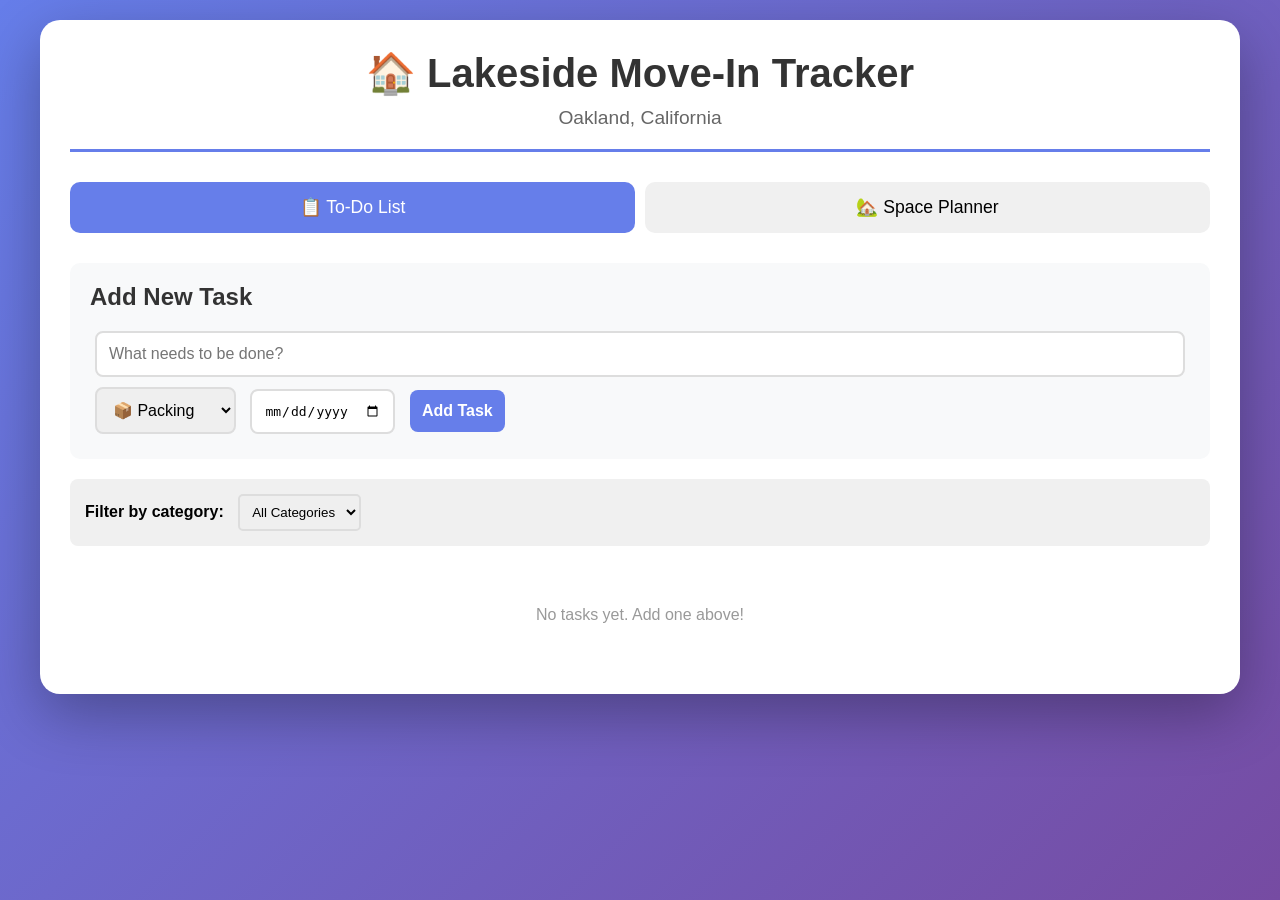
==== index.html @ 011d79f2 "Create Lakeside move-in tracker web app Built a comprehensive moving management tool with: - To-do l" ====
<!DOCTYPE html>
<html lang="en">
<head>
    <meta charset="UTF-8">
    <meta name="viewport" content="width=device-width, initial-scale=1.0">
    <title>Lakeside Move-In Tracker</title>
    <link rel="stylesheet" href="styles.css">
</head>
<body>
    <div class="container">
        <header>
            <h1>🏠 Lakeside Move-In Tracker</h1>
            <p>Oakland, California</p>
        </header>

        <!-- Navigation Tabs -->
        <div class="tabs">
            <button class="tab-button active" onclick="showTab('todo')">📋 To-Do List</button>
            <button class="tab-button" onclick="showTab('planner')">🏡 Space Planner</button>
        </div>

        <!-- To-Do List Section -->
        <div id="todo-section" class="tab-content active">
            <div class="add-task-form">
                <h2>Add New Task</h2>
                <input type="text" id="task-input" placeholder="What needs to be done?">
                <select id="category-select">
                    <option value="Packing">📦 Packing</option>
                    <option value="Utilities">⚡ Utilities</option>
                    <option value="Cleaning">🧹 Cleaning</option>
                    <option value="Moving">🚚 Moving</option>
                    <option value="Shopping">🛒 Shopping</option>
                    <option value="Other">📝 Other</option>
                </select>
                <input type="date" id="due-date-input">
                <button onclick="addTask()">Add Task</button>
            </div>

            <div class="filter-section">
                <label>Filter by category:</label>
                <select id="filter-category" onchange="filterTasks()">
                    <option value="All">All Categories</option>
                    <option value="Packing">📦 Packing</option>
                    <option value="Utilities">⚡ Utilities</option>
                    <option value="Cleaning">🧹 Cleaning</option>
                    <option value="Moving">🚚 Moving</option>
                    <option value="Shopping">🛒 Shopping</option>
                    <option value="Other">📝 Other</option>
                </select>
            </div>

            <div class="tasks-container" id="tasks-list">
                <!-- Tasks will be added here dynamically -->
            </div>
        </div>

        <!-- Space Planner Section -->
        <div id="planner-section" class="tab-content">
            <div class="planner-controls">
                <h2>Space Planner</h2>
                <p>Click and drag items to plan your layout</p>
                <div class="furniture-palette">
                    <button onclick="addFurniture('bed')">🛏️ Bed</button>
                    <button onclick="addFurniture('sofa')">🛋️ Sofa</button>
                    <button onclick="addFurniture('table')">🪑 Table</button>
                    <button onclick="addFurniture('desk')">🖥️ Desk</button>
                    <button onclick="addFurniture('shelf')">📚 Shelf</button>
                    <button onclick="clearRoom()">🗑️ Clear Room</button>
                </div>
            </div>
            <div class="room-canvas" id="room-canvas">
                <!-- Furniture items will be placed here -->
            </div>
        </div>
    </div>

    <script src="script.js"></script>
</body>
</html>
---- styles.css ----
/* Reset and Base Styles */
* {
    margin: 0;
    padding: 0;
    box-sizing: border-box;
}

body {
    font-family: 'Segoe UI', Tahoma, Geneva, Verdana, sans-serif;
    background: linear-gradient(135deg, #667eea 0%, #764ba2 100%);
    min-height: 100vh;
    padding: 20px;
}

.container {
    max-width: 1200px;
    margin: 0 auto;
    background: white;
    border-radius: 20px;
    padding: 30px;
    box-shadow: 0 20px 60px rgba(0, 0, 0, 0.3);
}

/* Header */
header {
    text-align: center;
    margin-bottom: 30px;
    padding-bottom: 20px;
    border-bottom: 3px solid #667eea;
}

header h1 {
    color: #333;
    font-size: 2.5em;
    margin-bottom: 10px;
}

header p {
    color: #666;
    font-size: 1.2em;
}

/* Tabs */
.tabs {
    display: flex;
    gap: 10px;
    margin-bottom: 30px;
}

.tab-button {
    flex: 1;
    padding: 15px;
    background: #f0f0f0;
    border: none;
    border-radius: 10px;
    font-size: 1.1em;
    cursor: pointer;
    transition: all 0.3s;
}

.tab-button:hover {
    background: #e0e0e0;
}

.tab-button.active {
    background: #667eea;
    color: white;
}

/* Tab Content */
.tab-content {
    display: none;
}

.tab-content.active {
    display: block;
}

/* Add Task Form */
.add-task-form {
    background: #f8f9fa;
    padding: 20px;
    border-radius: 10px;
    margin-bottom: 20px;
}

.add-task-form h2 {
    margin-bottom: 15px;
    color: #333;
}

.add-task-form input,
.add-task-form select,
.add-task-form button {
    padding: 12px;
    margin: 5px;
    border: 2px solid #ddd;
    border-radius: 8px;
    font-size: 1em;
}

.add-task-form input[type="text"] {
    width: calc(100% - 10px);
}

.add-task-form button {
    background: #667eea;
    color: white;
    border: none;
    cursor: pointer;
    font-weight: bold;
    transition: background 0.3s;
}

.add-task-form button:hover {
    background: #5568d3;
}

/* Filter Section */
.filter-section {
    margin-bottom: 20px;
    padding: 15px;
    background: #f0f0f0;
    border-radius: 8px;
}

.filter-section label {
    margin-right: 10px;
    font-weight: bold;
}

.filter-section select {
    padding: 8px;
    border-radius: 5px;
    border: 2px solid #ddd;
}

/* Tasks Container */
.tasks-container {
    display: flex;
    flex-direction: column;
    gap: 10px;
}

.task-item {
    background: white;
    border: 2px solid #e0e0e0;
    border-radius: 10px;
    padding: 15px;
    display: flex;
    align-items: center;
    gap: 15px;
    transition: all 0.3s;
}

.task-item:hover {
    box-shadow: 0 5px 15px rgba(0, 0, 0, 0.1);
}

.task-item.completed {
    opacity: 0.6;
    background: #f0f0f0;
}

.task-item.completed .task-text {
    text-decoration: line-through;
}

.task-checkbox {
    width: 24px;
    height: 24px;
    cursor: pointer;
}

.task-content {
    flex: 1;
}

.task-text {
    font-size: 1.1em;
    color: #333;
    margin-bottom: 5px;
}

.task-meta {
    display: flex;
    gap: 15px;
    font-size: 0.9em;
    color: #666;
}

.task-category {
    background: #667eea;
    color: white;
    padding: 3px 10px;
    border-radius: 15px;
    font-size: 0.85em;
}

.task-due {
    color: #ff6b6b;
    font-weight: bold;
}

.task-delete {
    background: #ff6b6b;
    color: white;
    border: none;
    padding: 8px 15px;
    border-radius: 5px;
    cursor: pointer;
    transition: background 0.3s;
}

.task-delete:hover {
    background: #ff5252;
}

/* Space Planner */
.planner-controls {
    margin-bottom: 20px;
}

.planner-controls h2 {
    margin-bottom: 10px;
}

.furniture-palette {
    display: flex;
    gap: 10px;
    flex-wrap: wrap;
    margin-top: 15px;
}

.furniture-palette button {
    padding: 10px 20px;
    background: #667eea;
    color: white;
    border: none;
    border-radius: 8px;
    cursor: pointer;
    font-size: 1em;
    transition: background 0.3s;
}

.furniture-palette button:hover {
    background: #5568d3;
}

.furniture-palette button:last-child {
    background: #ff6b6b;
}

.furniture-palette button:last-child:hover {
    background: #ff5252;
}

.room-canvas {
    position: relative;
    background: #fff;
    border: 3px solid #667eea;
    border-radius: 10px;
    height: 500px;
    overflow: hidden;
    background-image:
        linear-gradient(rgba(102, 126, 234, 0.1) 1px, transparent 1px),
        linear-gradient(90deg, rgba(102, 126, 234, 0.1) 1px, transparent 1px);
    background-size: 50px 50px;
}

.furniture-item {
    position: absolute;
    padding: 15px 25px;
    background: #667eea;
    color: white;
    border-radius: 8px;
    cursor: move;
    font-size: 1.2em;
    user-select: none;
    box-shadow: 0 4px 8px rgba(0, 0, 0, 0.2);
    transition: transform 0.1s;
}

.furniture-item:hover {
    transform: scale(1.05);
}

.furniture-item:active {
    cursor: grabbing;
}

/* Responsive Design */
@media (max-width: 768px) {
    .container {
        padding: 15px;
    }

    header h1 {
        font-size: 1.8em;
    }

    .tabs {
        flex-direction: column;
    }

    .furniture-palette {
        flex-direction: column;
    }
}
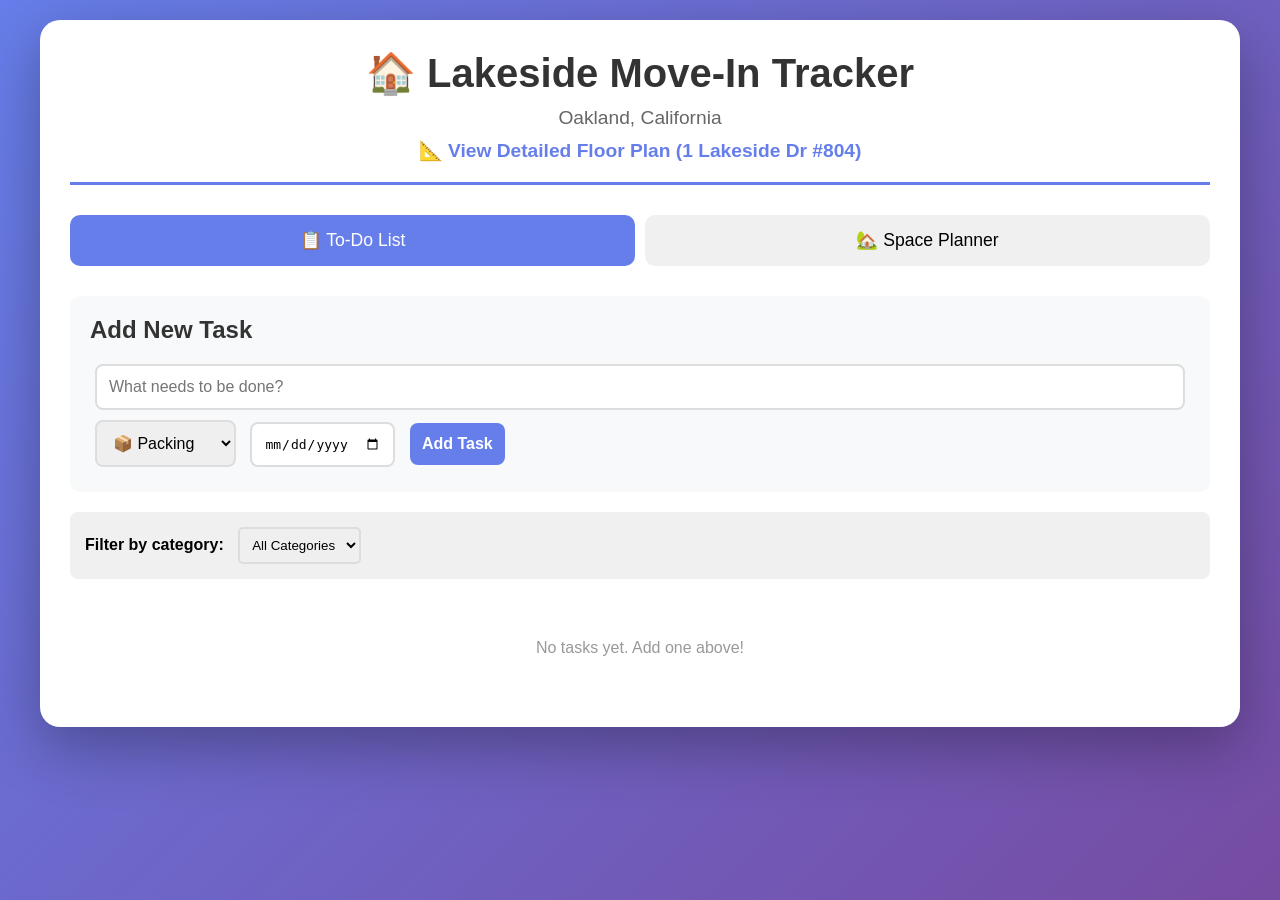
==== commit f88bfc8f: "Add detailed floor plan for 1 Lakeside Dr #804 Created a custom floor plan page based on apartment p" ====
--- a/index.html
+++ b/index.html
@@ -11,6 +11,7 @@
         <header>
             <h1>🏠 Lakeside Move-In Tracker</h1>
             <p>Oakland, California</p>
+            <p style="margin-top: 10px;"><a href="planner.html" style="color: #667eea; text-decoration: none; font-weight: bold;">📐 View Detailed Floor Plan (1 Lakeside Dr #804)</a></p>
         </header>
 
         <!-- Navigation Tabs -->
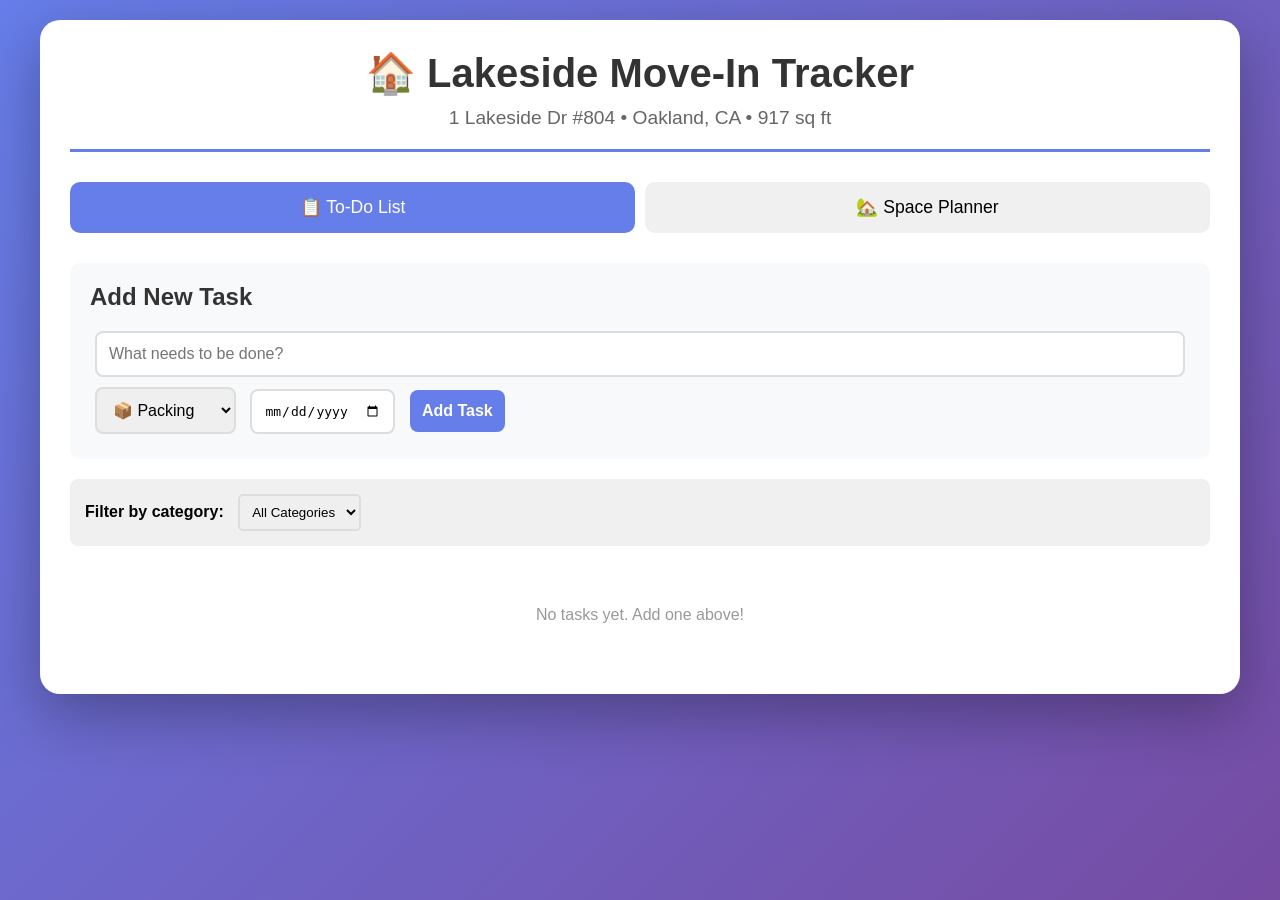
==== commit 253ad8dc: "Integrate detailed floor plan into main Space Planner tab Replaced simple space planner with detaile" ====
--- a/index.html
+++ b/index.html
@@ -10,8 +10,7 @@
     <div class="container">
         <header>
             <h1>🏠 Lakeside Move-In Tracker</h1>
-            <p>Oakland, California</p>
-            <p style="margin-top: 10px;"><a href="planner.html" style="color: #667eea; text-decoration: none; font-weight: bold;">📐 View Detailed Floor Plan (1 Lakeside Dr #804)</a></p>
+            <p>1 Lakeside Dr #804 • Oakland, CA • 917 sq ft</p>
         </header>
 
         <!-- Navigation Tabs -->
@@ -58,19 +57,32 @@
         <!-- Space Planner Section -->
         <div id="planner-section" class="tab-content">
             <div class="planner-controls">
-                <h2>Space Planner</h2>
-                <p>Click and drag items to plan your layout</p>
+                <h2>Floor Plan & Furniture Planner</h2>
+                <p style="color: #666; margin-bottom: 15px;">Drag furniture to plan your space • Double-click to remove items</p>
                 <div class="furniture-palette">
-                    <button onclick="addFurniture('bed')">🛏️ Bed</button>
-                    <button onclick="addFurniture('sofa')">🛋️ Sofa</button>
-                    <button onclick="addFurniture('table')">🪑 Table</button>
-                    <button onclick="addFurniture('desk')">🖥️ Desk</button>
-                    <button onclick="addFurniture('shelf')">📚 Shelf</button>
-                    <button onclick="clearRoom()">🗑️ Clear Room</button>
+                    <button onclick="addFurniture('bed', 120, 80)">🛏️ Queen Bed</button>
+                    <button onclick="addFurniture('sofa', 90, 40)">🛋️ Sofa</button>
+                    <button onclick="addFurniture('loveseat', 70, 40)">🪑 Loveseat</button>
+                    <button onclick="addFurniture('table', 60, 40)">🍽️ Dining Table</button>
+                    <button onclick="addFurniture('desk', 50, 30)">🖥️ Desk</button>
+                    <button onclick="addFurniture('chair', 30, 30)">💺 Chair</button>
+                    <button onclick="addFurniture('tv', 50, 10)">📺 TV Stand</button>
+                    <button onclick="addFurniture('bookshelf', 40, 15)">📚 Bookshelf</button>
+                    <button onclick="addFurniture('nightstand', 25, 20)">🛏️ Nightstand</button>
+                    <button onclick="addFurniture('dresser', 50, 25)">👔 Dresser</button>
+                    <button onclick="clearRoom()" style="background: #ff6b6b;">🗑️ Clear All</button>
                 </div>
             </div>
-            <div class="room-canvas" id="room-canvas">
-                <!-- Furniture items will be placed here -->
+            <div class="floor-plan-container">
+                <div id="room-canvas">
+                    <!-- Floor plan and furniture will be placed here -->
+                </div>
+            </div>
+            <div class="legend">
+                <strong>Legend:</strong>
+                <span class="legend-item"><span class="legend-window"></span> Windows</span>
+                <span class="legend-item"><span class="legend-door"></span> Doors</span>
+                <span class="legend-item"><span class="legend-wall"></span> Walls</span>
             </div>
         </div>
     </div>
--- a/styles.css
+++ b/styles.css
@@ -255,30 +255,66 @@
     background: #ff5252;
 }
 
-.room-canvas {
+.floor-plan-container {
     position: relative;
     background: #fff;
     border: 3px solid #667eea;
     border-radius: 10px;
-    height: 500px;
     overflow: hidden;
-    background-image:
-        linear-gradient(rgba(102, 126, 234, 0.1) 1px, transparent 1px),
-        linear-gradient(90deg, rgba(102, 126, 234, 0.1) 1px, transparent 1px);
-    background-size: 50px 50px;
+    margin-bottom: 20px;
+}
+
+.room-canvas {
+    position: relative;
+    width: 100%;
+    height: 650px;
+    background: #f5f5f5;
+}
+
+.room {
+    position: absolute;
+    border: 2px solid #333;
+    background: white;
+}
+
+.room-label {
+    position: absolute;
+    font-weight: bold;
+    color: #666;
+    font-size: 0.85em;
+    pointer-events: none;
+    text-align: center;
+    width: 100%;
+    top: 5px;
+}
+
+.window {
+    position: absolute;
+    background: linear-gradient(90deg, #87CEEB 0%, #B0E0E6 100%);
+    border: 2px solid #4682B4;
+}
+
+.door {
+    position: absolute;
+    background: #8B4513;
+    border: 1px solid #654321;
 }
 
 .furniture-item {
     position: absolute;
-    padding: 15px 25px;
-    background: #667eea;
-    color: white;
-    border-radius: 8px;
+    padding: 10px 15px;
+    background: #667eea;
+    color: white;
+    border-radius: 6px;
     cursor: move;
-    font-size: 1.2em;
+    font-size: 0.9em;
     user-select: none;
     box-shadow: 0 4px 8px rgba(0, 0, 0, 0.2);
     transition: transform 0.1s;
+    display: flex;
+    align-items: center;
+    justify-content: center;
+    text-align: center;
 }
 
 .furniture-item:hover {
@@ -287,6 +323,44 @@
 
 .furniture-item:active {
     cursor: grabbing;
+}
+
+.legend {
+    margin-top: 15px;
+    padding: 15px;
+    background: #f8f9fa;
+    border-radius: 8px;
+    font-size: 0.9em;
+}
+
+.legend-item {
+    display: inline-block;
+    margin-right: 20px;
+    margin-bottom: 5px;
+}
+
+.legend-item span {
+    display: inline-block;
+    width: 20px;
+    height: 20px;
+    margin-right: 5px;
+    vertical-align: middle;
+    border: 1px solid #333;
+}
+
+.legend-window {
+    background: linear-gradient(90deg, #87CEEB 0%, #B0E0E6 100%);
+    border-color: #4682B4 !important;
+}
+
+.legend-door {
+    background: #8B4513;
+    border-color: #654321 !important;
+}
+
+.legend-wall {
+    background: white;
+    border-color: #333 !important;
 }
 
 /* Responsive Design */
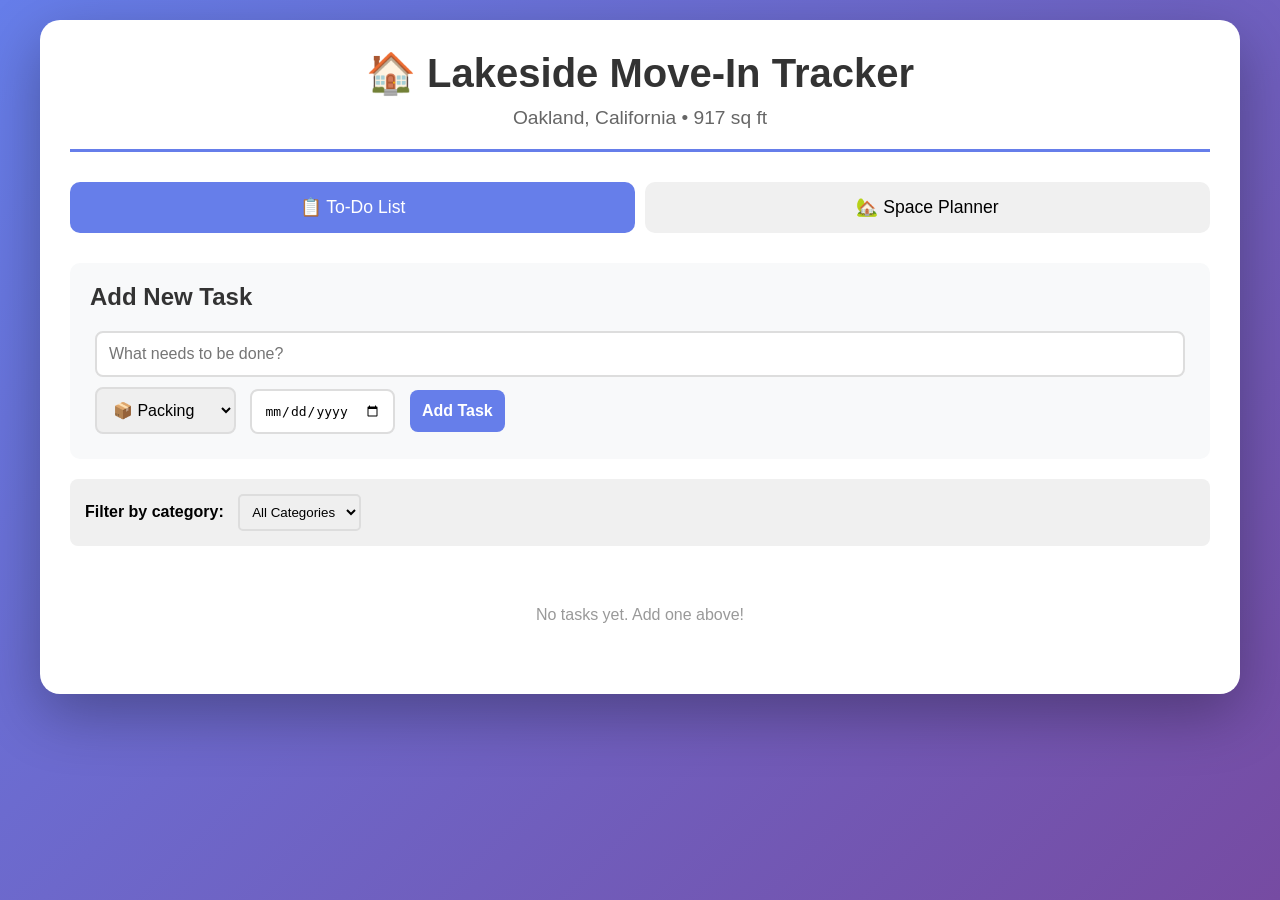
==== commit 793bc094: "Remove specific address for privacy Changed all references from "1 Lakeside Dr #804" to generic "Oak" ====
--- a/index.html
+++ b/index.html
@@ -10,7 +10,7 @@
     <div class="container">
         <header>
             <h1>🏠 Lakeside Move-In Tracker</h1>
-            <p>1 Lakeside Dr #804 • Oakland, CA • 917 sq ft</p>
+            <p>Oakland, California • 917 sq ft</p>
         </header>
 
         <!-- Navigation Tabs -->
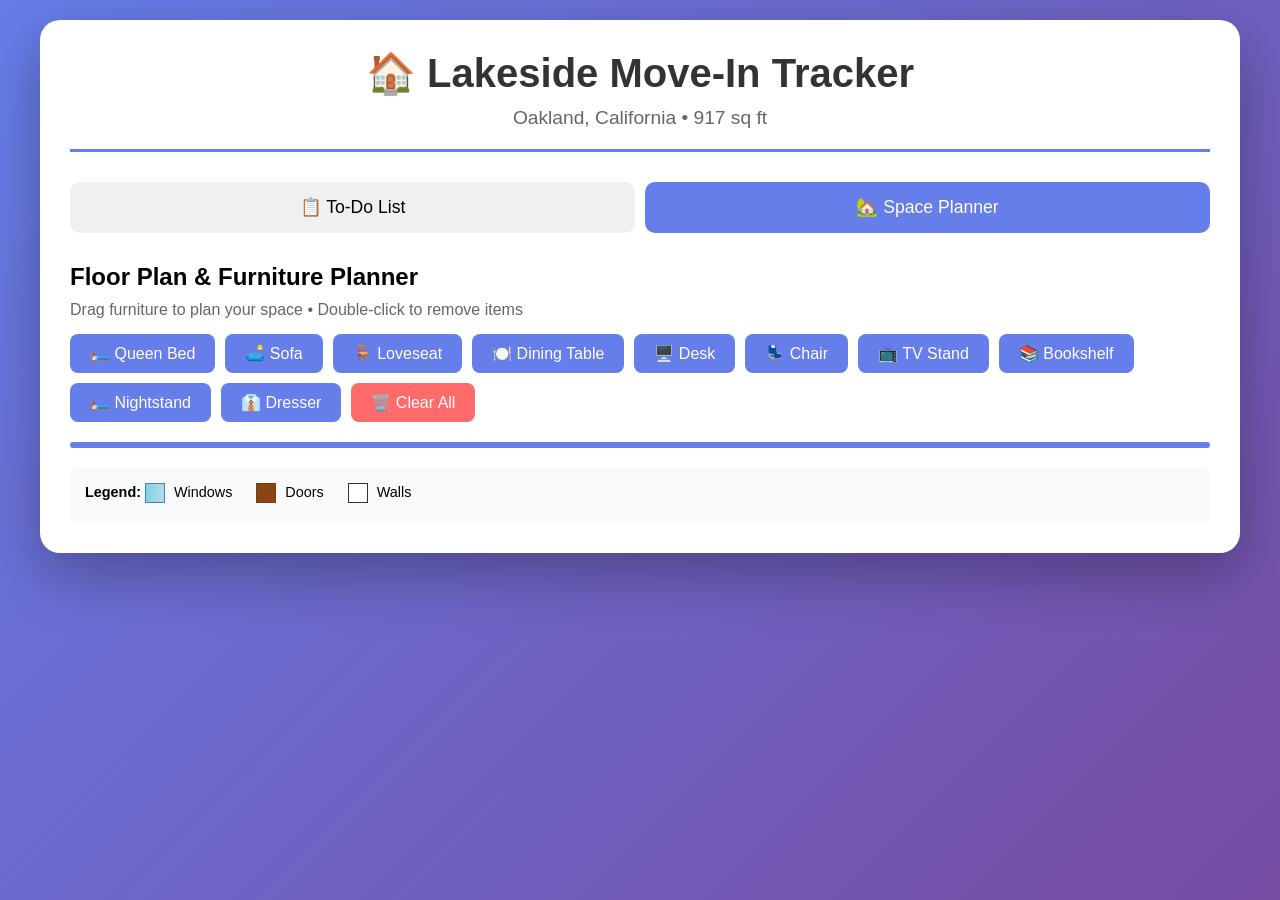
==== commit fdcd5d91: "Make Space Planner the default tab Changed default view from To-Do List to Space Planner: - Space Pl" ====
--- a/index.html
+++ b/index.html
@@ -15,12 +15,12 @@
 
         <!-- Navigation Tabs -->
         <div class="tabs">
-            <button class="tab-button active" onclick="showTab('todo')">📋 To-Do List</button>
-            <button class="tab-button" onclick="showTab('planner')">🏡 Space Planner</button>
+            <button class="tab-button" onclick="showTab('todo')">📋 To-Do List</button>
+            <button class="tab-button active" onclick="showTab('planner')">🏡 Space Planner</button>
         </div>
 
         <!-- To-Do List Section -->
-        <div id="todo-section" class="tab-content active">
+        <div id="todo-section" class="tab-content">
             <div class="add-task-form">
                 <h2>Add New Task</h2>
                 <input type="text" id="task-input" placeholder="What needs to be done?">
@@ -55,7 +55,7 @@
         </div>
 
         <!-- Space Planner Section -->
-        <div id="planner-section" class="tab-content">
+        <div id="planner-section" class="tab-content active">
             <div class="planner-controls">
                 <h2>Floor Plan & Furniture Planner</h2>
                 <p style="color: #666; margin-bottom: 15px;">Drag furniture to plan your space • Double-click to remove items</p>
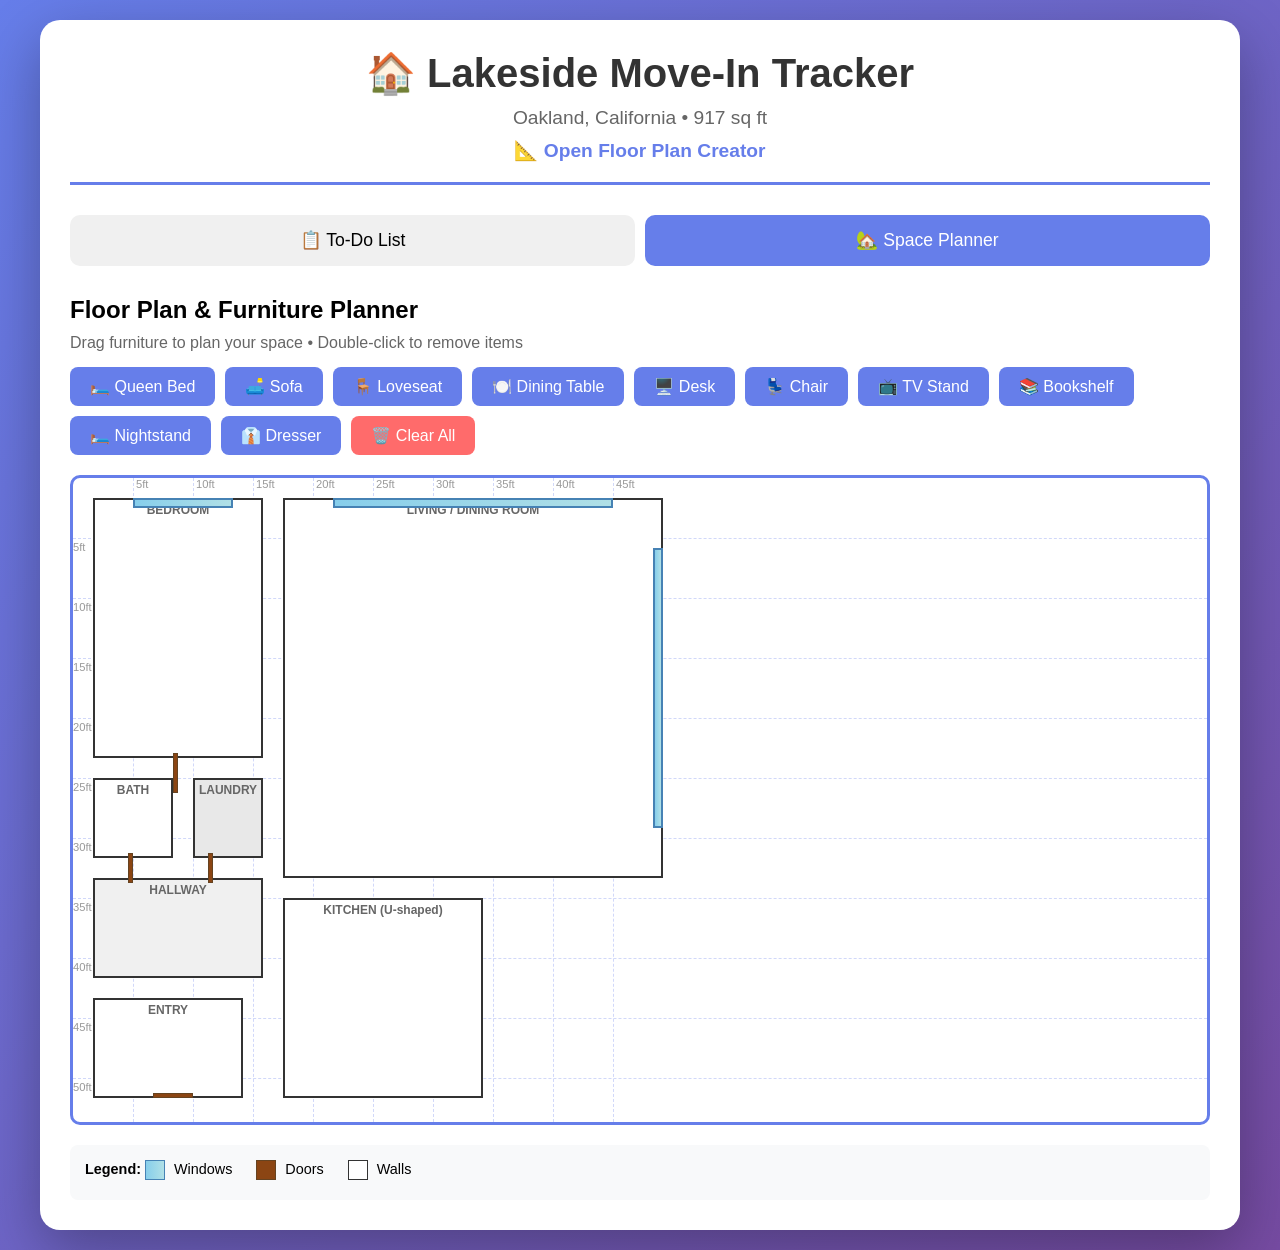
==== commit 796bbf71: "Add interactive floor plan creator tool Created a visual floor plan editor where users can: - Click " ====
--- a/index.html
+++ b/index.html
@@ -11,6 +11,7 @@
         <header>
             <h1>🏠 Lakeside Move-In Tracker</h1>
             <p>Oakland, California • 917 sq ft</p>
+            <p style="margin-top: 10px;"><a href="floorplan-creator.html" style="color: #667eea; text-decoration: none; font-weight: bold;">📐 Open Floor Plan Creator</a></p>
         </header>
 
         <!-- Navigation Tabs -->
--- a/styles.css
+++ b/styles.css
@@ -260,44 +260,80 @@
     background: #fff;
     border: 3px solid #667eea;
     border-radius: 10px;
-    overflow: hidden;
+    overflow: visible;
     margin-bottom: 20px;
+    min-height: 650px;
 }
 
 .room-canvas {
     position: relative;
     width: 100%;
-    height: 650px;
+    height: 650px !important;
+    min-height: 650px !important;
     background: #f5f5f5;
+    background-image:
+        linear-gradient(rgba(102, 126, 234, 0.1) 1px, transparent 1px),
+        linear-gradient(90deg, rgba(102, 126, 234, 0.1) 1px, transparent 1px);
+    background-size: 25px 25px;
+}
+
+.grid-marker-vertical {
+    position: absolute;
+    top: 0;
+    width: 1px;
+    height: 100%;
+    border-left: 1px dashed rgba(102, 126, 234, 0.3);
+    font-size: 0.7em;
+    color: #999;
+    padding-left: 2px;
+    pointer-events: none;
+    user-select: none;
+}
+
+.grid-marker-horizontal {
+    position: absolute;
+    left: 0;
+    width: 100%;
+    height: 1px;
+    border-top: 1px dashed rgba(102, 126, 234, 0.3);
+    font-size: 0.7em;
+    color: #999;
+    padding-top: 2px;
+    pointer-events: none;
+    user-select: none;
 }
 
 .room {
     position: absolute;
     border: 2px solid #333;
     background: white;
+    z-index: 1;
 }
 
 .room-label {
     position: absolute;
     font-weight: bold;
     color: #666;
-    font-size: 0.85em;
+    font-size: 0.75em;
     pointer-events: none;
     text-align: center;
     width: 100%;
-    top: 5px;
+    top: 3px;
+    line-height: 1.2;
 }
 
 .window {
     position: absolute;
     background: linear-gradient(90deg, #87CEEB 0%, #B0E0E6 100%);
     border: 2px solid #4682B4;
+    z-index: 2;
 }
 
 .door {
     position: absolute;
     background: #8B4513;
     border: 1px solid #654321;
+    z-index: 2;
 }
 
 .furniture-item {
@@ -310,6 +346,7 @@
     font-size: 0.9em;
     user-select: none;
     box-shadow: 0 4px 8px rgba(0, 0, 0, 0.2);
+    z-index: 10;
     transition: transform 0.1s;
     display: flex;
     align-items: center;
